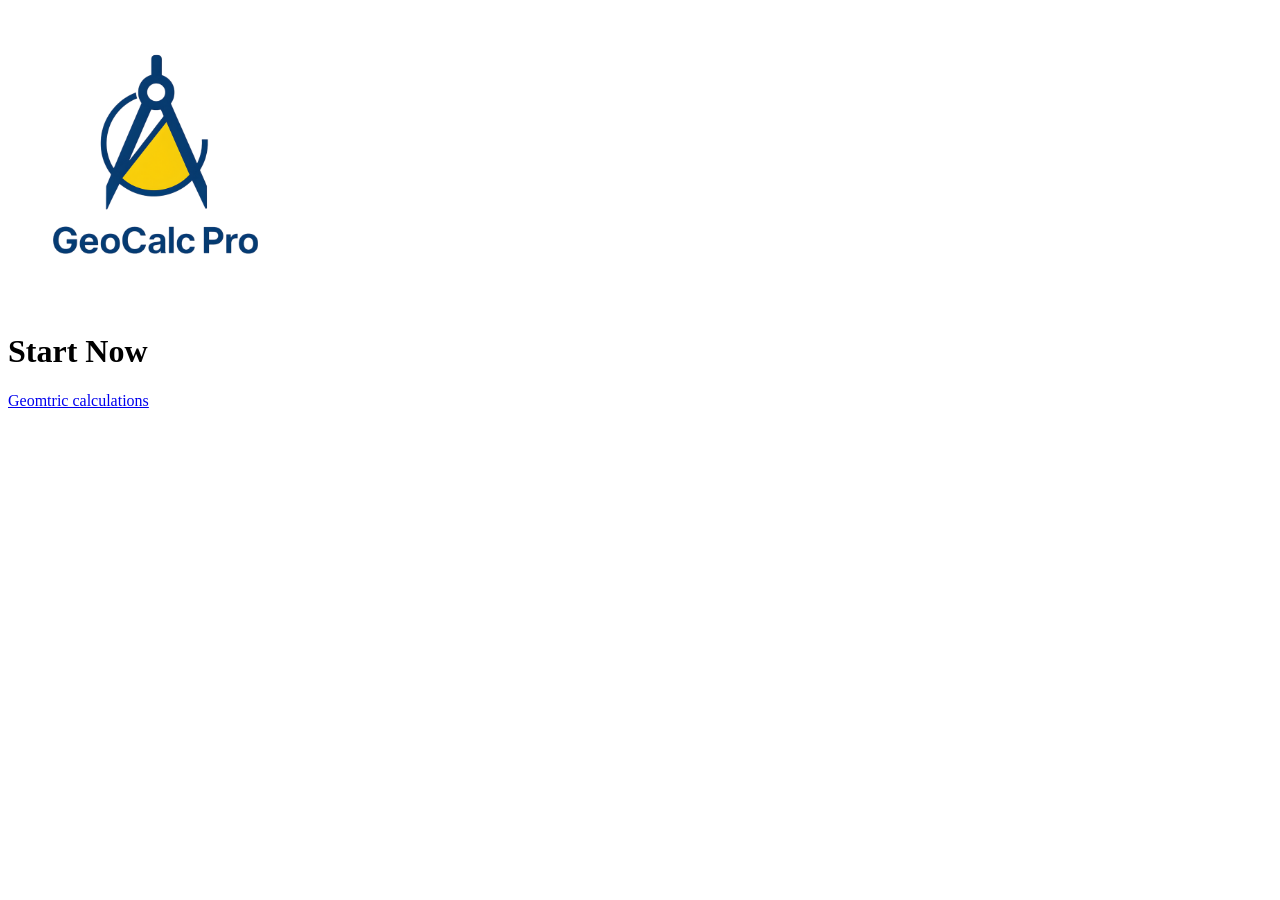
==== index.html @ 4165c5ec "header text" ====
<!DOCTYPE html>
<html lang="en">
<head>
    <meta charset="UTF-8">
    <meta name="viewport" content="width=device-width, initial-scale=1.0">
    <title>GeoCalcPro</title>
</head>
<body>
    <header>
        <div class="header">
           <img src="assets/logo.png" width="300" />
            <div class="header-text">
                <h1>Start Now</h1>
                <a href="#">Geomtric calculations</a>
            </div>
            </div>
        </div>
    </header>
</body>
</html>
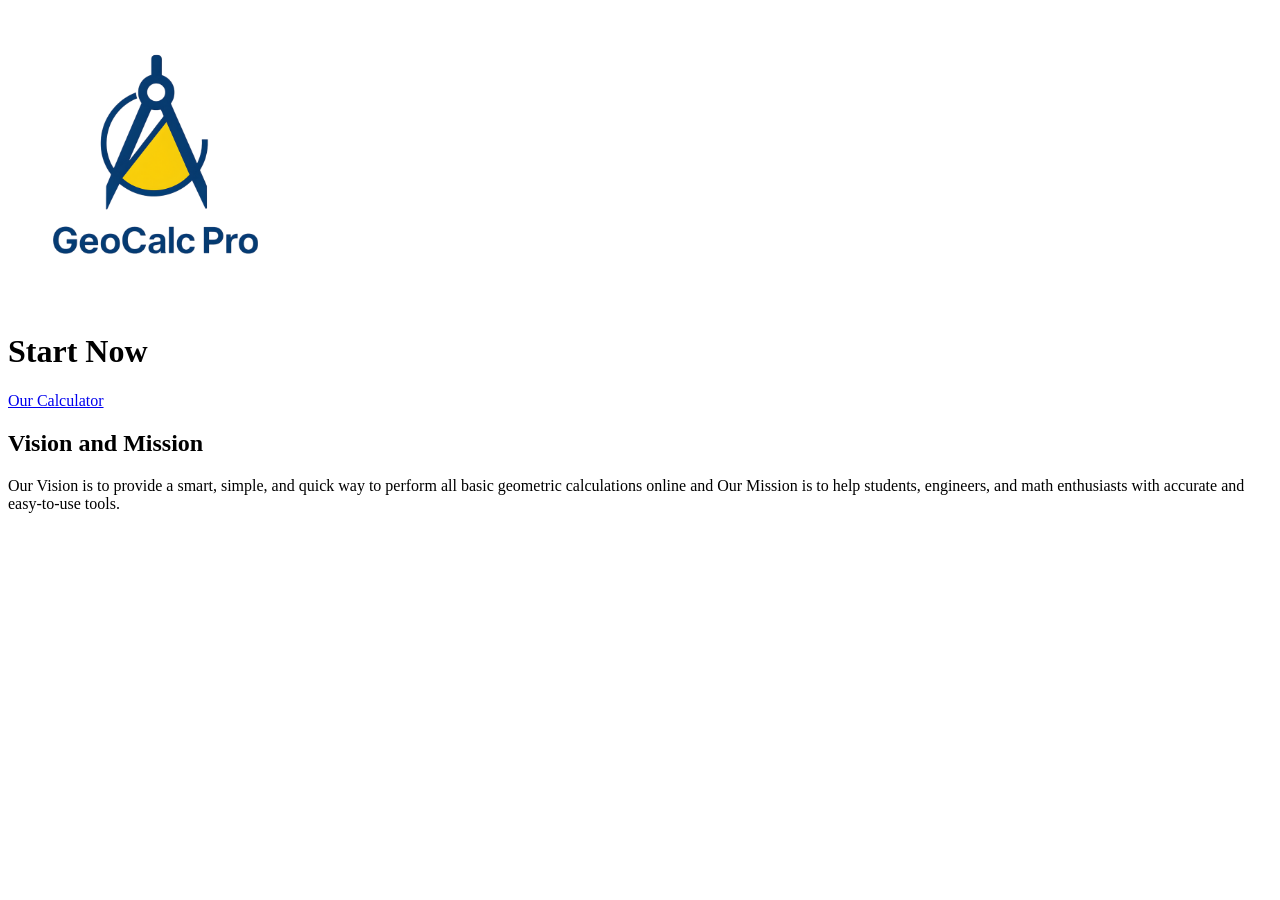
==== commit 3258c18b: "Main(vission)" ====
--- a/index.html
+++ b/index.html
@@ -11,10 +11,17 @@
            <img src="assets/logo.png" width="300" />
             <div class="header-text">
                 <h1>Start Now</h1>
-                <a href="#">Geomtric calculations</a>
-            </div>
+                <a href="calculations.html">Our Calculator</a>
             </div>
         </div>
     </header>
+    <main>
+        <div class="main-content">
+            <div class="Vision-mission">
+            <h2>Vision and Mission</h2>
+            <p>Our Vision is to provide a smart, simple, and quick way to perform all basic geometric calculations online and
+               Our Mission is to help students, engineers, and math enthusiasts with accurate and easy-to-use tools.</p>
+            </div>
+        </div>
 </body>
 </html>
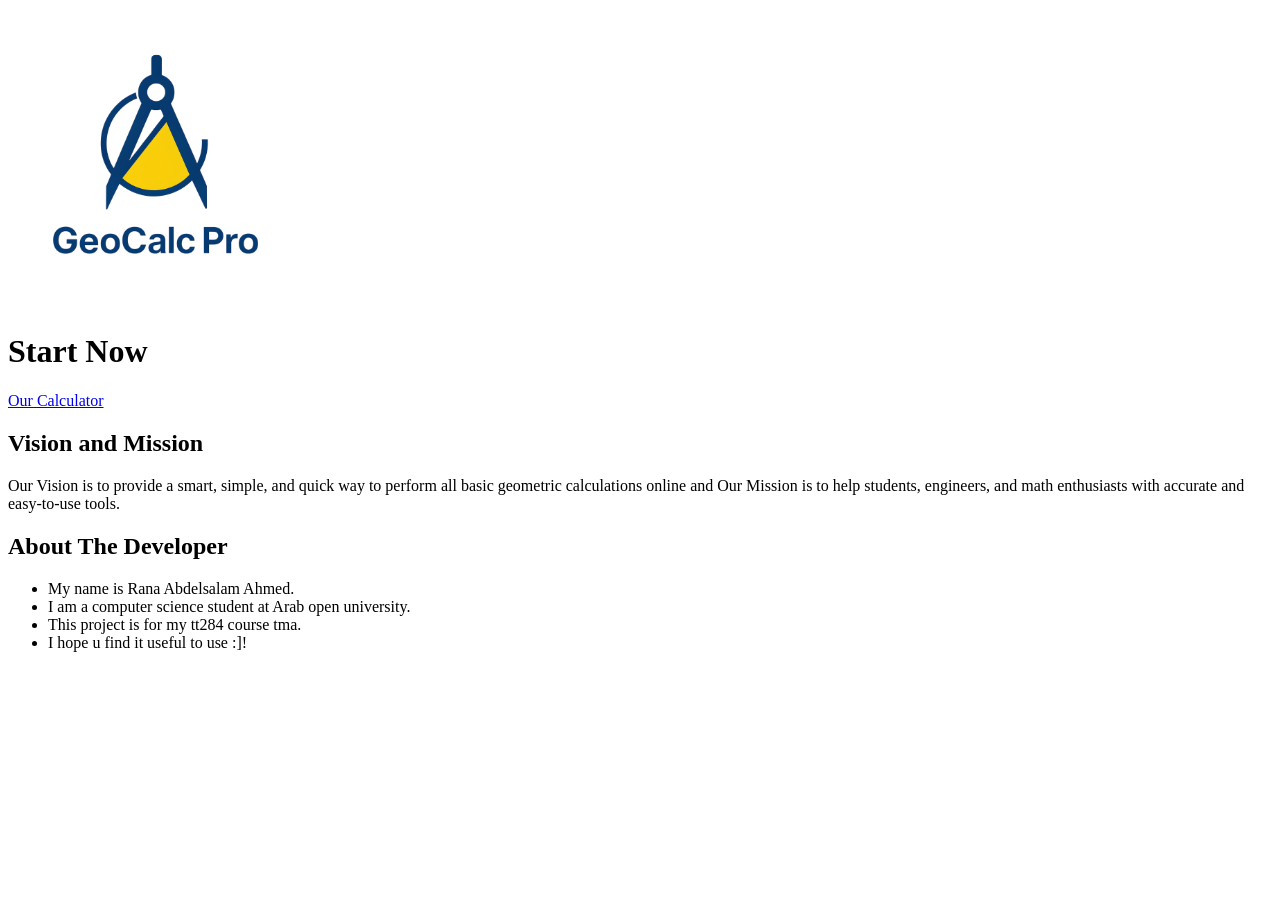
==== commit 2b9c2b4b: "About The Devloper" ====
--- a/index.html
+++ b/index.html
@@ -22,6 +22,14 @@
             <p>Our Vision is to provide a smart, simple, and quick way to perform all basic geometric calculations online and
                Our Mission is to help students, engineers, and math enthusiasts with accurate and easy-to-use tools.</p>
             </div>
+            <div class="About-developer">
+                <h2>About The Developer</h2>
+                <ul>
+                    <li>My name is Rana Abdelsalam Ahmed.</li>
+                    <li>I am a computer science student at Arab open university.</li>
+                    <li>This project is for my tt284 course tma.</li>
+                    <li>I hope u find it useful to use :]!</li>
+                </ul>
         </div>
 </body>
 </html>
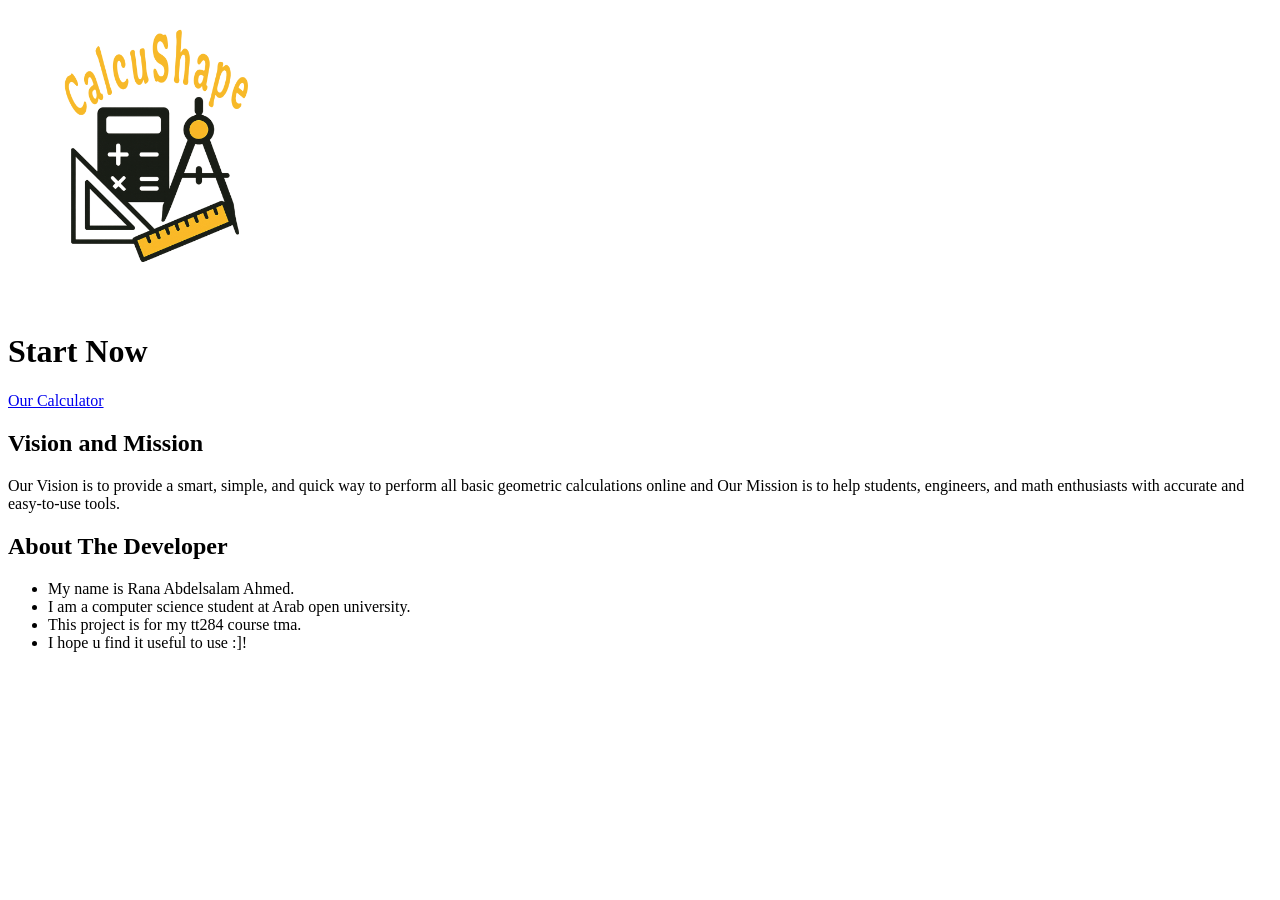
==== commit 8e225915: "title changed" ====
--- a/index.html
+++ b/index.html
@@ -3,7 +3,7 @@
 <head>
     <meta charset="UTF-8">
     <meta name="viewport" content="width=device-width, initial-scale=1.0">
-    <title>GeoCalcPro</title>
+    <title>CalcuShape</title>
 </head>
 <body>
     <header>
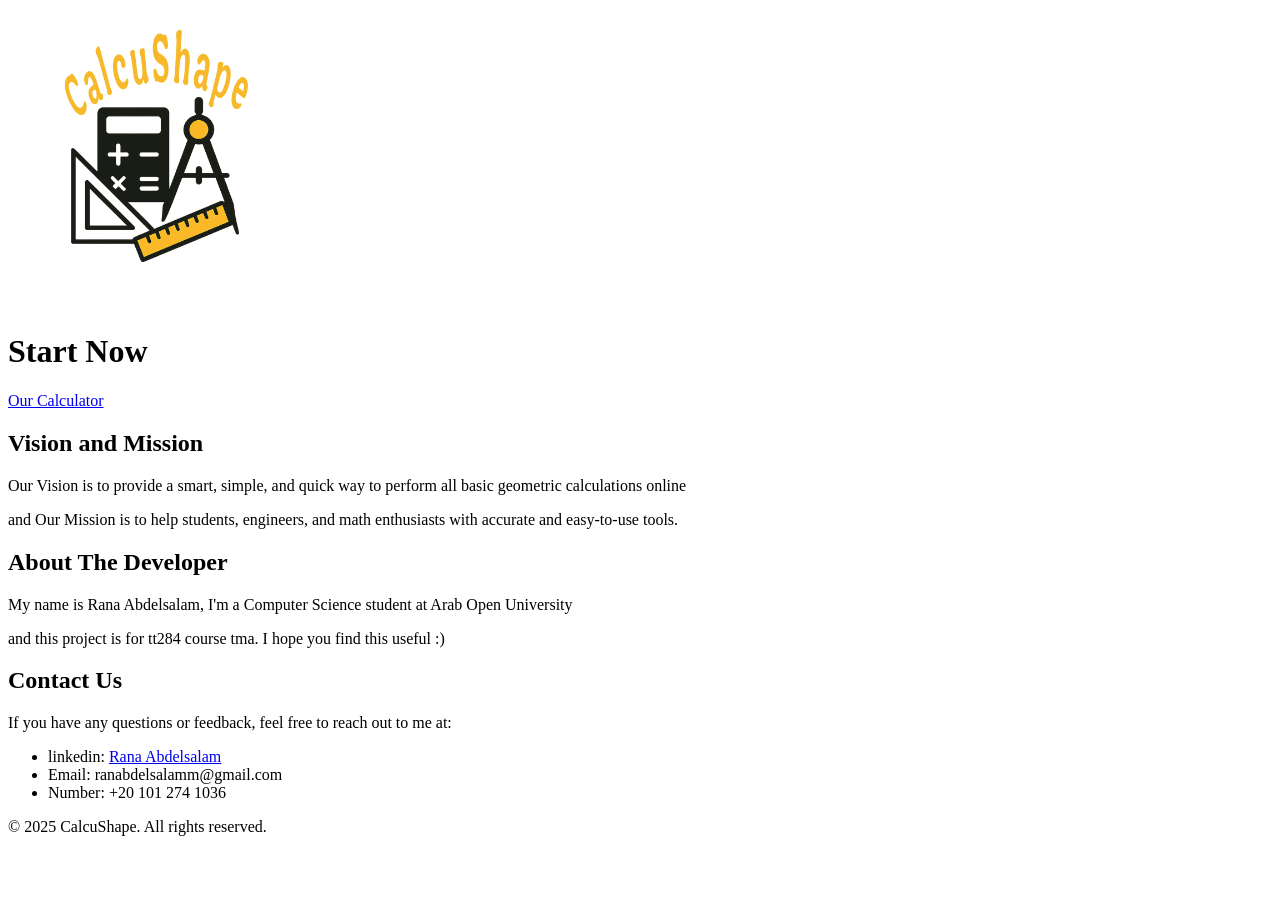
==== commit ff414c54: "contact me" ====
--- a/index.html
+++ b/index.html
@@ -19,17 +19,26 @@
         <div class="main-content">
             <div class="Vision-mission">
             <h2>Vision and Mission</h2>
-            <p>Our Vision is to provide a smart, simple, and quick way to perform all basic geometric calculations online and
-               Our Mission is to help students, engineers, and math enthusiasts with accurate and easy-to-use tools.</p>
+            <p>Our Vision is to provide a smart, simple, and quick way to perform all basic geometric calculations online</p> 
+            <p>and Our Mission is to help students, engineers, and math enthusiasts with accurate and easy-to-use tools.</p>
             </div>
             <div class="About-developer">
                 <h2>About The Developer</h2>
+                <P>My name is Rana Abdelsalam, I'm a Computer Science student at Arab Open University</P>
+                <p>and this project is for tt284 course tma. I hope you find this useful :) </P>
+            </div>
+            <div class="Contact-me">
+                <h2>Contact Us</h2>
+                <p>If you have any questions or feedback, feel free to reach out to me at:</p>
                 <ul>
-                    <li>My name is Rana Abdelsalam Ahmed.</li>
-                    <li>I am a computer science student at Arab open university.</li>
-                    <li>This project is for my tt284 course tma.</li>
-                    <li>I hope u find it useful to use :]!</li>
+                    <li>linkedin: <a href="https://www.linkedin.com/in/rana-abdelsalam-23853725b">Rana Abdelsalam</a></li>
+                    <li>Email: ranabdelsalamm@gmail.com</li>
+                    <li>Number: +20 101 274 1036</li>
                 </ul>
+            </div>
+            <footer>
+                <p>&copy; 2025 CalcuShape. All rights reserved.</p>
+            </footer>
         </div>
 </body>
 </html>
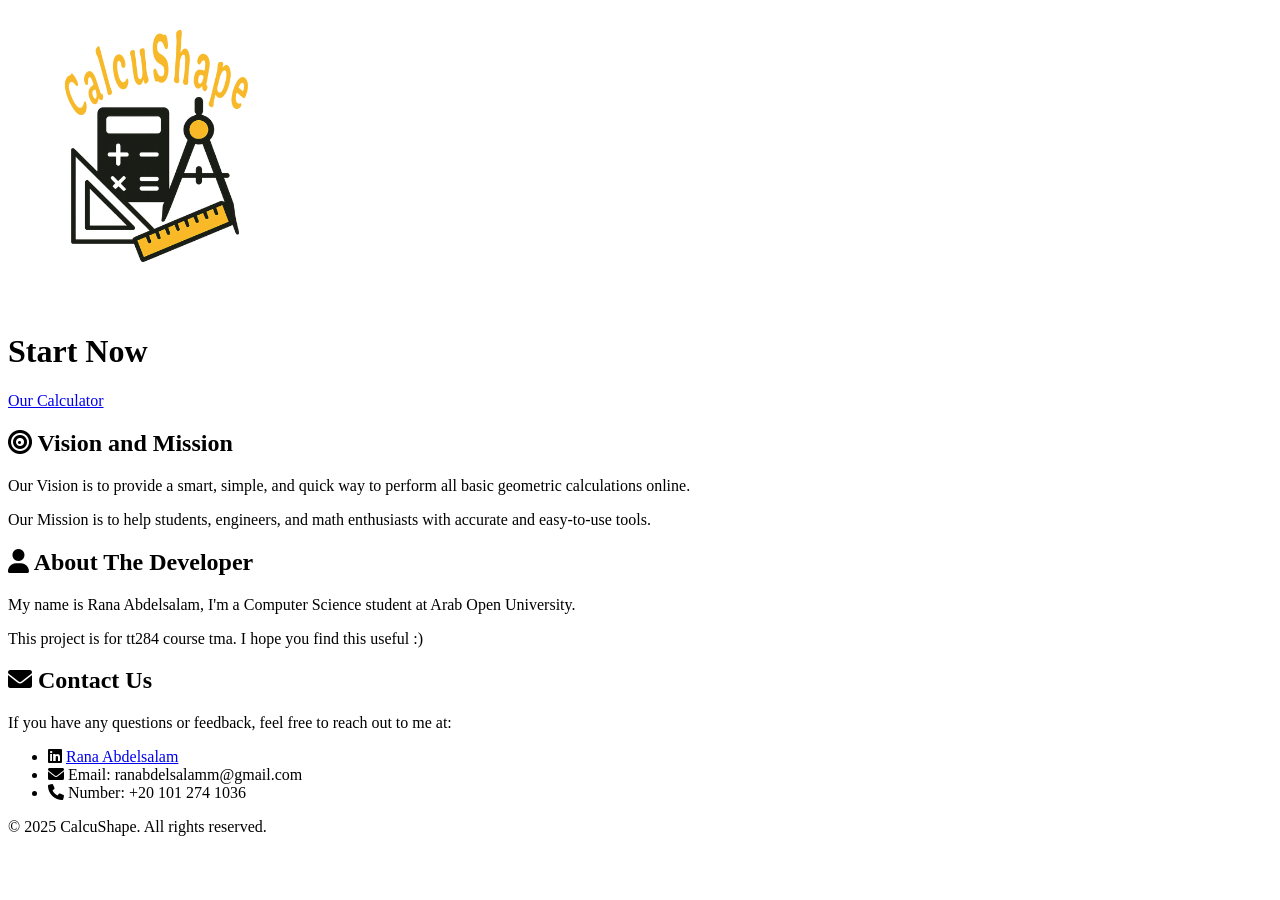
==== commit 19cef309: "Enhance HTML structure with icons and styling" ====
--- a/index.html
+++ b/index.html
@@ -4,41 +4,45 @@
     <meta charset="UTF-8">
     <meta name="viewport" content="width=device-width, initial-scale=1.0">
     <title>CalcuShape</title>
+    <link rel="stylesheet" href="style.css">
 </head>
 <body>
     <header>
         <div class="header">
-           <img src="assets/logo.png" width="300" />
+            <img src="assets/logo.png" width="300" />
             <div class="header-text">
-                <h1>Start Now</h1>
-                <a href="calculations.html">Our Calculator</a>
+                <h1 class="animated-text">Start Now</h1>
+                <a class="animated-link" href="calculations.html">Our Calculator</a>
             </div>
         </div>
     </header>
     <main>
         <div class="main-content">
             <div class="Vision-mission">
-            <h2>Vision and Mission</h2>
-            <p>Our Vision is to provide a smart, simple, and quick way to perform all basic geometric calculations online</p> 
-            <p>and Our Mission is to help students, engineers, and math enthusiasts with accurate and easy-to-use tools.</p>
+                <h2><i class="fas fa-bullseye"></i> Vision and Mission</h2>
+                <p>Our Vision is to provide a smart, simple, and quick way to perform all basic geometric calculations online.</p>
+                <p>Our Mission is to help students, engineers, and math enthusiasts with accurate and easy-to-use tools.</p>
             </div>
             <div class="About-developer">
-                <h2>About The Developer</h2>
-                <P>My name is Rana Abdelsalam, I'm a Computer Science student at Arab Open University</P>
-                <p>and this project is for tt284 course tma. I hope you find this useful :) </P>
+                <h2><i class="fas fa-user"></i> About The Developer</h2>
+                <p>My name is Rana Abdelsalam, I'm a Computer Science student at Arab Open University.</p>
+                <p>This project is for tt284 course tma. I hope you find this useful :)</p>
             </div>
             <div class="Contact-me">
-                <h2>Contact Us</h2>
+                <h2><i class="fas fa-envelope"></i> Contact Us</h2>
                 <p>If you have any questions or feedback, feel free to reach out to me at:</p>
                 <ul>
-                    <li>linkedin: <a href="https://www.linkedin.com/in/rana-abdelsalam-23853725b">Rana Abdelsalam</a></li>
-                    <li>Email: ranabdelsalamm@gmail.com</li>
-                    <li>Number: +20 101 274 1036</li>
+                    <li><i class="fab fa-linkedin"></i> <a href="https://www.linkedin.com/in/rana-abdelsalam-23853725b">Rana Abdelsalam</a></li>
+                    <li><i class="fas fa-envelope"></i> Email: ranabdelsalamm@gmail.com</li>
+                    <li><i class="fas fa-phone"></i> Number: +20 101 274 1036</li>
                 </ul>
+                <link rel="stylesheet" href="https://cdnjs.cloudflare.com/ajax/libs/font-awesome/6.0.0-beta3/css/all.min.css">
+
             </div>
             <footer>
                 <p>&copy; 2025 CalcuShape. All rights reserved.</p>
             </footer>
         </div>
-</body>
-</html>+    </main>
+    </body>
+</html>
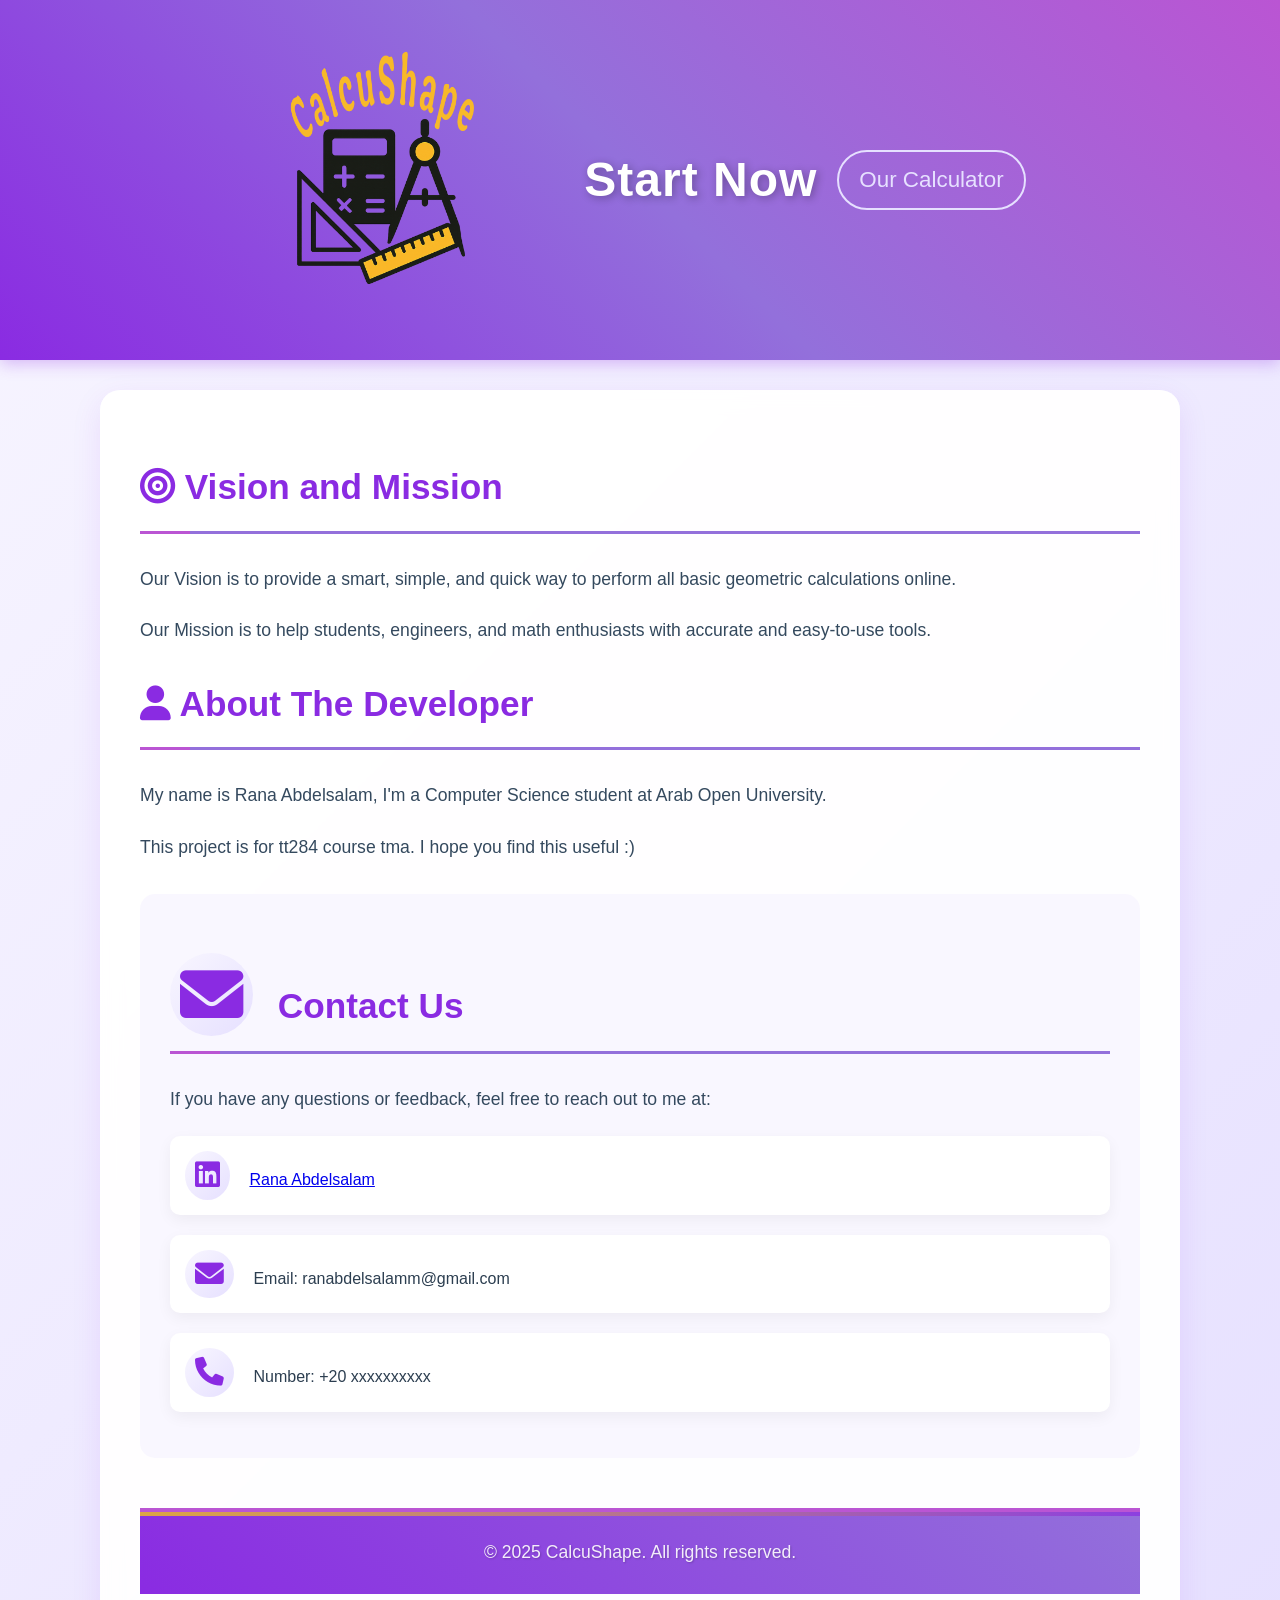
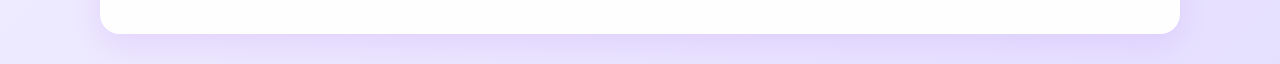
==== commit e8dceb2d: "Update phone number to remove sensitive information Redact phone number for privacy." ====
--- a/index.html
+++ b/index.html
@@ -34,7 +34,7 @@
                 <ul>
                     <li><i class="fab fa-linkedin"></i> <a href="https://www.linkedin.com/in/rana-abdelsalam-23853725b">Rana Abdelsalam</a></li>
                     <li><i class="fas fa-envelope"></i> Email: ranabdelsalamm@gmail.com</li>
-                    <li><i class="fas fa-phone"></i> Number: +20 101 274 1036</li>
+                    <li><i class="fas fa-phone"></i> Number: +20 xxxxxxxxxx</li>
                 </ul>
                 <link rel="stylesheet" href="https://cdnjs.cloudflare.com/ajax/libs/font-awesome/6.0.0-beta3/css/all.min.css">
 
--- a/style.css
+++ b/style.css
@@ -0,0 +1,725 @@
+body {
+    font-family: 'Segoe UI', 'Arial', sans-serif;
+    margin: 0;
+    padding: 0;
+    background: linear-gradient(135deg, #f8f6ff 0%, #e6e0ff 100%);
+    color: #2c3e50;
+    line-height: 1.6;
+}
+
+
+.header {
+    background: linear-gradient(45deg, #8a2be2, #9370db, #ba55d3);
+    padding: 30px;
+    text-align: center;
+    box-shadow: 0 4px 15px rgba(138, 43, 226, 0.3);
+    position: relative;
+    overflow: hidden;
+    display: flex;
+    align-items: center;
+    justify-content: center;
+    gap: 30px;
+}
+
+.header img {
+    max-width: 300px;
+    height: auto;
+    border-radius: 0; 
+    box-shadow: none; 
+    transition: transform 0.3s ease;
+    flex-shrink: 0;
+}
+
+
+.header-text {
+    position: relative;
+    z-index: 2;
+    padding: 20px;
+    text-align: right;
+    display: flex;
+    align-items: center;
+    gap: 20px;
+    justify-content: center;
+}
+
+.header-text h1 {
+    color: #ffffff;
+    font-size: 3em;
+    margin: 0;
+    text-shadow: 2px 2px 8px rgba(0, 0, 0, 0.3);
+    letter-spacing: 1px;
+    font-weight: 700;
+    display: inline-block;
+}
+
+.header-text a {
+    color: #e6e0ff;
+    font-size: 1.4em;
+    text-decoration: none;
+    padding: 10px 20px;
+    border: 2px solid #e6e0ff;
+    border-radius: 30px;
+    display: inline-block;
+    margin: 0;
+    transition: all 0.3s ease;
+    white-space: nowrap;
+}
+
+.header-text a:hover {
+    background: #e6e0ff;
+    color: #8a2be2;
+    transform: translateY(-3px);
+    box-shadow: 0 5px 15px rgba(230, 224, 255, 0.3);
+}
+
+
+.main-content {
+    padding: 40px;
+    max-width: 1000px;
+    margin: 30px auto;
+    background: rgba(255, 255, 255, 0.95);
+    border-radius: 20px;
+    box-shadow: 0 10px 30px rgba(138, 43, 226, 0.1);
+    backdrop-filter: blur(10px);
+}
+
+
+h2 {
+    color: #8a2be2;
+    border-bottom: 3px solid #9370db;
+    padding-bottom: 15px;
+    margin-bottom: 30px;
+    font-size: 2.2em;
+    position: relative;
+}
+
+h2::after {
+    content: '';
+    position: absolute;
+    bottom: -3px;
+    left: 0;
+    width: 50px;
+    height: 3px;
+    background: #ba55d3;
+}
+
+
+p {
+    line-height: 1.8;
+    margin-bottom: 20px;
+    color: #34495e;
+    font-size: 1.1em;
+}
+
+
+.Contact-me {
+    background: rgba(248, 246, 255, 0.8);
+    padding: 30px;
+    border-radius: 15px;
+    margin-top: 30px;
+}
+
+.Contact-me ul {
+    list-style-type: none;
+    padding: 0;
+    display: grid;
+    gap: 20px;
+}
+
+.Contact-me li {
+    padding: 15px;
+    border-radius: 10px;
+    background: white;
+    box-shadow: 0 5px 15px rgba(0, 0, 0, 0.05);
+    transition: transform 0.3s ease;
+}
+
+.Contact-me li:hover {
+    transform: translateX(10px);
+}
+
+
+.Contact-me i {
+    color: #8a2be2;
+    margin-right: 15px;
+    font-size: 1.8em;
+    padding: 10px;
+    border-radius: 50%;
+    background: linear-gradient(135deg, #f8f6ff 0%, #e6e0ff 100%);
+    transition: all 0.3s ease;
+}
+
+.Contact-me i:hover {
+    color: #9370db;
+    transform: rotate(360deg) scale(1.2);
+    box-shadow: 0 5px 15px rgba(138, 43, 226, 0.3);
+}
+
+
+footer {
+    text-align: center;
+    padding: 25px 20px;
+    background: linear-gradient(45deg, #8a2be2, #9370db);
+    color: white;
+    position: relative;
+    width: 100%;
+    box-sizing: border-box;
+    border-top: 4px solid #ba55d3;
+    margin-top: 50px;
+    overflow: hidden;
+}
+
+footer::before {
+    content: '';
+    position: absolute;
+    top: 0;
+    left: 0;
+    right: 0;
+    height: 4px;
+    background: linear-gradient(90deg, #ffd700, #8a2be2);
+    opacity: 0.7;
+}
+
+footer p {
+    margin: 0;
+    font-size: 1.1em;
+    color: rgba(255, 255, 255, 0.9);
+    text-shadow: 1px 1px 2px rgba(0, 0, 0, 0.2);
+    position: relative;
+    z-index: 1;
+}
+
+@media (max-width: 768px) {
+    footer {
+        padding: 20px 15px;
+        margin-top: 30px;
+    }
+    
+    footer p {
+        font-size: 0.9em;
+    }
+}
+
+@media (max-width: 576px) {
+    footer {
+        padding: 15px 10px;
+        margin-top: 20px;
+    }
+}
+
+
+@keyframes float {
+    0% { transform: translateY(0px); }
+    50% { transform: translateY(-10px); }
+    100% { transform: translateY(0px); }
+}
+
+.animated-text {
+    animation: float 3s ease-in-out infinite;
+}
+
+
+.calculator-container {
+    display: grid;
+    grid-template-columns: repeat(3, 1fr);
+    grid-template-rows: auto auto;
+    gap: 30px;
+    padding: 40px;
+    max-width: 1200px;
+    margin: 0 auto;
+}
+
+
+html {
+    scroll-behavior: smooth;
+    scroll-padding-top: 20px;
+}
+
+
+.square, .rectangle, .triangle, .circle, .cube {
+    background: linear-gradient(135deg, rgba(255, 255, 255, 0.95), rgba(230, 224, 255, 0.95));
+    padding: 25px;
+    border-radius: 20px;
+    text-align: center;
+    box-shadow: 0 10px 25px rgba(138, 43, 226, 0.15);
+    transition: all 0.5s cubic-bezier(0.4, 0, 0.2, 1);
+    position: relative;
+    overflow: hidden;
+    cursor: pointer;
+    text-decoration: none;
+}
+
+.square:hover, .rectangle:hover, .triangle:hover, .circle:hover, .cube:hover {
+    transform: translateY(-10px);
+    box-shadow: 0 15px 30px rgba(138, 43, 226, 0.25);
+    background: linear-gradient(135deg, rgba(138, 43, 226, 0.1), rgba(230, 224, 255, 0.95));
+}
+
+
+.triangle {
+    background: linear-gradient(135deg, rgba(255, 255, 255, 0.95), rgba(230, 224, 255, 0.95));
+    padding: 25px;
+    border-radius: 0;
+    text-align: center;
+    box-shadow: none;
+    transition: all 0.5s cubic-bezier(0.4, 0, 0.2, 1);
+    position: relative;
+    cursor: pointer;
+    text-decoration: none;
+}
+
+.triangle:hover {
+    transform: translateY(-10px);
+    background: linear-gradient(135deg, rgba(138, 43, 226, 0.1), rgba(230, 224, 255, 0.95));
+}
+
+
+.circle, .cube {
+    grid-row: 2;
+}
+
+.circle {
+    grid-column: 2/3;
+}
+
+
+.calculator-container img {
+    max-width: 150px;
+    height: auto;
+    margin-bottom: 20px;
+    transition: transform 0.3s ease;
+    animation: floatShape 3s ease-in-out infinite;
+}
+
+@keyframes floatShape {
+    0% { transform: translateY(0); }
+    50% { transform: translateY(-10px); }
+    100% { transform: translateY(0); }
+}
+
+
+.calculator-container button {
+    background: linear-gradient(45deg, #ffd700, #8a2be2);
+    color: white;
+    padding: 12px 25px;
+    border: none;
+    border-radius: 25px;
+    font-size: 1.1em;
+    cursor: pointer;
+    transition: all 0.3s ease;
+    text-transform: uppercase;
+    letter-spacing: 1px;
+    margin-top: 15px;
+    font-weight: 600;
+}
+
+.calculator-container button:hover {
+    transform: translateY(-3px);
+    box-shadow: 0 5px 15px rgba(255, 215, 0, 0.3);
+    background: linear-gradient(45deg, #8a2be2, #ffd700);
+}
+
+
+header h1 {
+    color: #8a2be2;
+    text-align: center;
+    font-size: 2.5em;
+    margin: 30px 0;
+    text-shadow: 2px 2px 4px rgba(138, 43, 226, 0.2);
+}
+
+
+#inputsSection, #resultSection {
+    background: rgba(255, 255, 255, 0.95);
+    padding: 30px;
+    border-radius: 20px;
+    margin: 30px auto;
+    max-width: 800px;
+    box-shadow: 0 10px 25px rgba(138, 43, 226, 0.1);
+}
+
+
+@media (max-width: 992px) {
+    .calculator-container {
+        grid-template-columns: repeat(2, 1fr);
+        padding: 20px;
+    }
+    
+    .circle {
+        grid-column: 1/2;
+    }
+}
+
+@media (max-width: 576px) {
+    .calculator-container {
+        grid-template-columns: 1fr;
+    }
+    
+    .calculator-container img {
+        max-width: 120px;
+    }
+    
+    header h1 {
+        font-size: 2em;
+    }
+}
+
+.calculator-form {
+    display: grid;
+    gap: 20px;
+    padding: 20px;
+}
+
+.input-group {
+    display: flex;
+    flex-direction: column;
+    gap: 10px;
+}
+
+.input-group label {
+    color: #8a2be2;
+    font-weight: 600;
+    font-size: 1.1em;
+}
+
+.input-group input {
+    padding: 12px;
+    border: 2px solid #e6e0ff;
+    border-radius: 8px;
+    font-size: 1em;
+    transition: all 0.3s ease;
+}
+
+.input-group input:focus {
+    border-color: #8a2be2;
+    box-shadow: 0 0 10px rgba(138, 43, 226, 0.2);
+    outline: none;
+}
+
+.calculator-btn {
+    background: linear-gradient(45deg, #8a2be2, #9370db);
+    color: white;
+    padding: 15px 30px;
+    border: none;
+    border-radius: 30px;
+    font-size: 1.2em;
+    cursor: pointer;
+    transition: all 0.3s ease;
+    margin-top: 20px;
+}
+
+.calculator-btn:hover {
+    transform: translateY(-3px);
+    box-shadow: 0 5px 15px rgba(138, 43, 226, 0.3);
+    background: linear-gradient(45deg, #9370db, #ba55d3);
+}
+
+.result-container {
+    background: #f8f6ff;
+    padding: 20px;
+    border-radius: 15px;
+    margin-top: 30px;
+    border-left: 4px solid #8a2be2;
+}
+
+.result-text {
+    color: #8a2be2;
+    font-size: 1.2em;
+    font-weight: 600;
+    margin: 0;
+}
+
+
+.error-message {
+    color: #ff4757;
+    background: rgba(255, 71, 87, 0.1);
+    padding: 10px 20px;
+    border-radius: 8px;
+    margin-top: 10px;
+    display: none;
+}
+
+.success-message {
+    color: #2ed573;
+    background: rgba(46, 213, 115, 0.1);
+    padding: 10px 20px;
+    border-radius: 8px;
+    margin-top: 10px;
+    display: none;
+}
+
+
+@media (max-width: 768px) {
+    .calculator-container {
+        margin: 15px;
+        padding: 20px;
+    }
+
+    .calculator-form {
+        gap: 15px;
+        padding: 10px;
+    }
+
+    .calculator-btn {
+        padding: 12px 25px;
+        font-size: 1.1em;
+    }
+}
+
+@media (max-width: 768px) {
+    .header {
+        flex-direction: column;
+        gap: 15px;
+    }
+    
+    .header img {
+        max-width: 80%;
+    }
+    
+    .header-text {
+        text-align: center;
+    }
+    
+    .header-text h1 {
+        font-size: 2em;
+    }
+    
+    .main-content {
+        padding: 20px;
+        margin: 15px;
+    }
+    
+    .Contact-me li {
+        padding: 10px;
+    }
+}
+
+
+.calculator-icon {
+    color: #ffd700;
+    font-size: 2em;
+    margin-bottom: 20px;
+    animation: floatIcon 3s ease-in-out infinite;
+}
+
+@keyframes floatIcon {
+    0% { transform: translateY(0); }
+    50% { transform: translateY(-15px); }
+    100% { transform: translateY(0); }
+}
+
+
+.calculator-container {
+    background: linear-gradient(135deg, rgba(255, 255, 255, 0.95), rgba(230, 224, 255, 0.95));
+    padding: 40px;
+    border-radius: 25px;
+    box-shadow: 0 15px 35px rgba(138, 43, 226, 0.15);
+    position: relative;
+    overflow: hidden;
+}
+
+.calculator-container::before {
+    content: '';
+    position: absolute;
+    top: 0;
+    left: 0;
+    right: 0;
+    height: 5px;
+    background: linear-gradient(90deg, #ffd700, #8a2be2);
+}
+
+.input-group {
+    background: rgba(255, 255, 255, 0.9);
+    padding: 20px;
+    border-radius: 15px;
+    box-shadow: 0 5px 15px rgba(138, 43, 226, 0.1);
+    margin-bottom: 20px;
+    transition: transform 0.3s ease;
+}
+
+.input-group:hover {
+    transform: translateY(-5px);
+}
+
+.input-group label {
+    color: #8a2be2;
+    font-weight: 600;
+    font-size: 1.2em;
+    margin-bottom: 10px;
+    display: block;
+}
+
+.input-group input {
+    width: 100%;
+    max-width: 300px;
+    padding: 15px 20px;
+    margin: 10px 0;
+    border: 2px solid #e6e0ff;
+    border-radius: 12px;
+    font-size: 1.2em;
+    background: rgba(255, 255, 255, 0.95);
+    transition: all 0.3s ease;
+    box-shadow: 0 5px 15px rgba(138, 43, 226, 0.1);
+}
+
+#inputsSection input:focus {
+    border-color: #8a2be2;
+    box-shadow: 0 0 20px rgba(138, 43, 226, 0.2);
+    transform: translateY(-2px);
+    outline: none;
+}
+
+#inputsSection input::placeholder {
+    color: #9370db;
+    opacity: 0.7;
+}
+
+
+#calculateBtn {
+    background: linear-gradient(45deg, #ffd700, #8a2be2);
+    color: white;
+    padding: 15px 40px;
+    border: none;
+    border-radius: 50px;
+    font-size: 1.3em;
+    font-weight: 600;
+    cursor: pointer;
+    transition: all 0.4s ease;
+    margin: 20px auto;
+    display: block;
+    text-transform: uppercase;
+    letter-spacing: 2px;
+    position: relative;
+    overflow: hidden;
+}
+
+#calculateBtn::before {
+    content: '';
+    position: absolute;
+    top: 0;
+    left: -100%;
+    width: 100%;
+    height: 100%;
+    background: linear-gradient(90deg, transparent, rgba(255, 255, 255, 0.2), transparent);
+    transition: 0.5s;
+}
+
+#calculateBtn:hover {
+    transform: translateY(-5px);
+    box-shadow: 0 10px 20px rgba(138, 43, 226, 0.3);
+    background: linear-gradient(45deg, #8a2be2, #ffd700);
+}
+
+#calculateBtn:hover::before {
+    left: 100%;
+}
+
+#calculateBtn:active {
+    transform: translateY(2px);
+}
+
+
+.input-container {
+    text-align: center;
+    padding: 30px;
+    background: linear-gradient(135deg, rgba(255, 255, 255, 0.95), rgba(230, 224, 255, 0.95));
+    border-radius: 20px;
+    margin: 20px auto;
+    max-width: 400px;
+    box-shadow: 0 15px 35px rgba(138, 43, 226, 0.15);
+}
+
+.input-container label {
+    color: #8a2be2;
+    font-size: 1.4em;
+    font-weight: 600;
+    margin-bottom: 15px;
+    display: block;
+    text-transform: uppercase;
+    letter-spacing: 1px;
+}
+
+
+@media (max-width: 576px) {
+    .radius-input {
+        font-size: 1.1em;
+        padding: 12px 15px;
+    }
+    
+    .calculate-btn {
+        padding: 12px 30px;
+        font-size: 1.1em;
+    }
+    
+    .input-container label {
+        font-size: 1.2em;
+    }
+}
+
+@media (max-width: 768px) {
+    .shapes-container {
+        grid-template-columns: 1fr;
+    }
+    
+    .shapes-row {
+        grid-template-columns: 1fr;
+    }
+}
+
+
+.home-icon {
+    position: fixed;
+    bottom: 30px;
+    right: 30px;
+    background: linear-gradient(45deg, #ffd700, #8a2be2);
+    color: white;
+    width: 60px;
+    height: 60px;
+    border-radius: 50%;
+    display: flex;
+    align-items: center;
+    justify-content: center;
+    font-size: 24px;
+    box-shadow: 0 5px 15px rgba(138, 43, 226, 0.3);
+    cursor: pointer;
+    transition: all 0.3s ease;
+    z-index: 1000;
+    text-decoration: none;
+}
+
+.home-icon i {
+    font-size: 28px;
+    color: white;
+    animation: floatIcon 3s ease-in-out infinite;
+}
+
+.home-icon::after {
+    content: '🏠';
+    position: absolute;
+    font-size: 24px;
+    transition: all 0.3s ease;
+}
+
+.home-icon:hover::after {
+    opacity: 1;
+}
+
+.home-icon:hover {
+    transform: translateY(-5px) scale(1.1);
+    box-shadow: 0 10px 20px rgba(255, 215, 0, 0.4);
+    background: linear-gradient(45deg, #8a2be2, #ffd700);
+}
+
+.home-icon:hover i {
+    opacity: 0;
+}
+
+@media (max-width: 576px) {
+    .home-icon {
+        width: 50px;
+        height: 50px;
+        font-size: 20px;
+        bottom: 20px;
+        right: 20px;
+    }
+}
